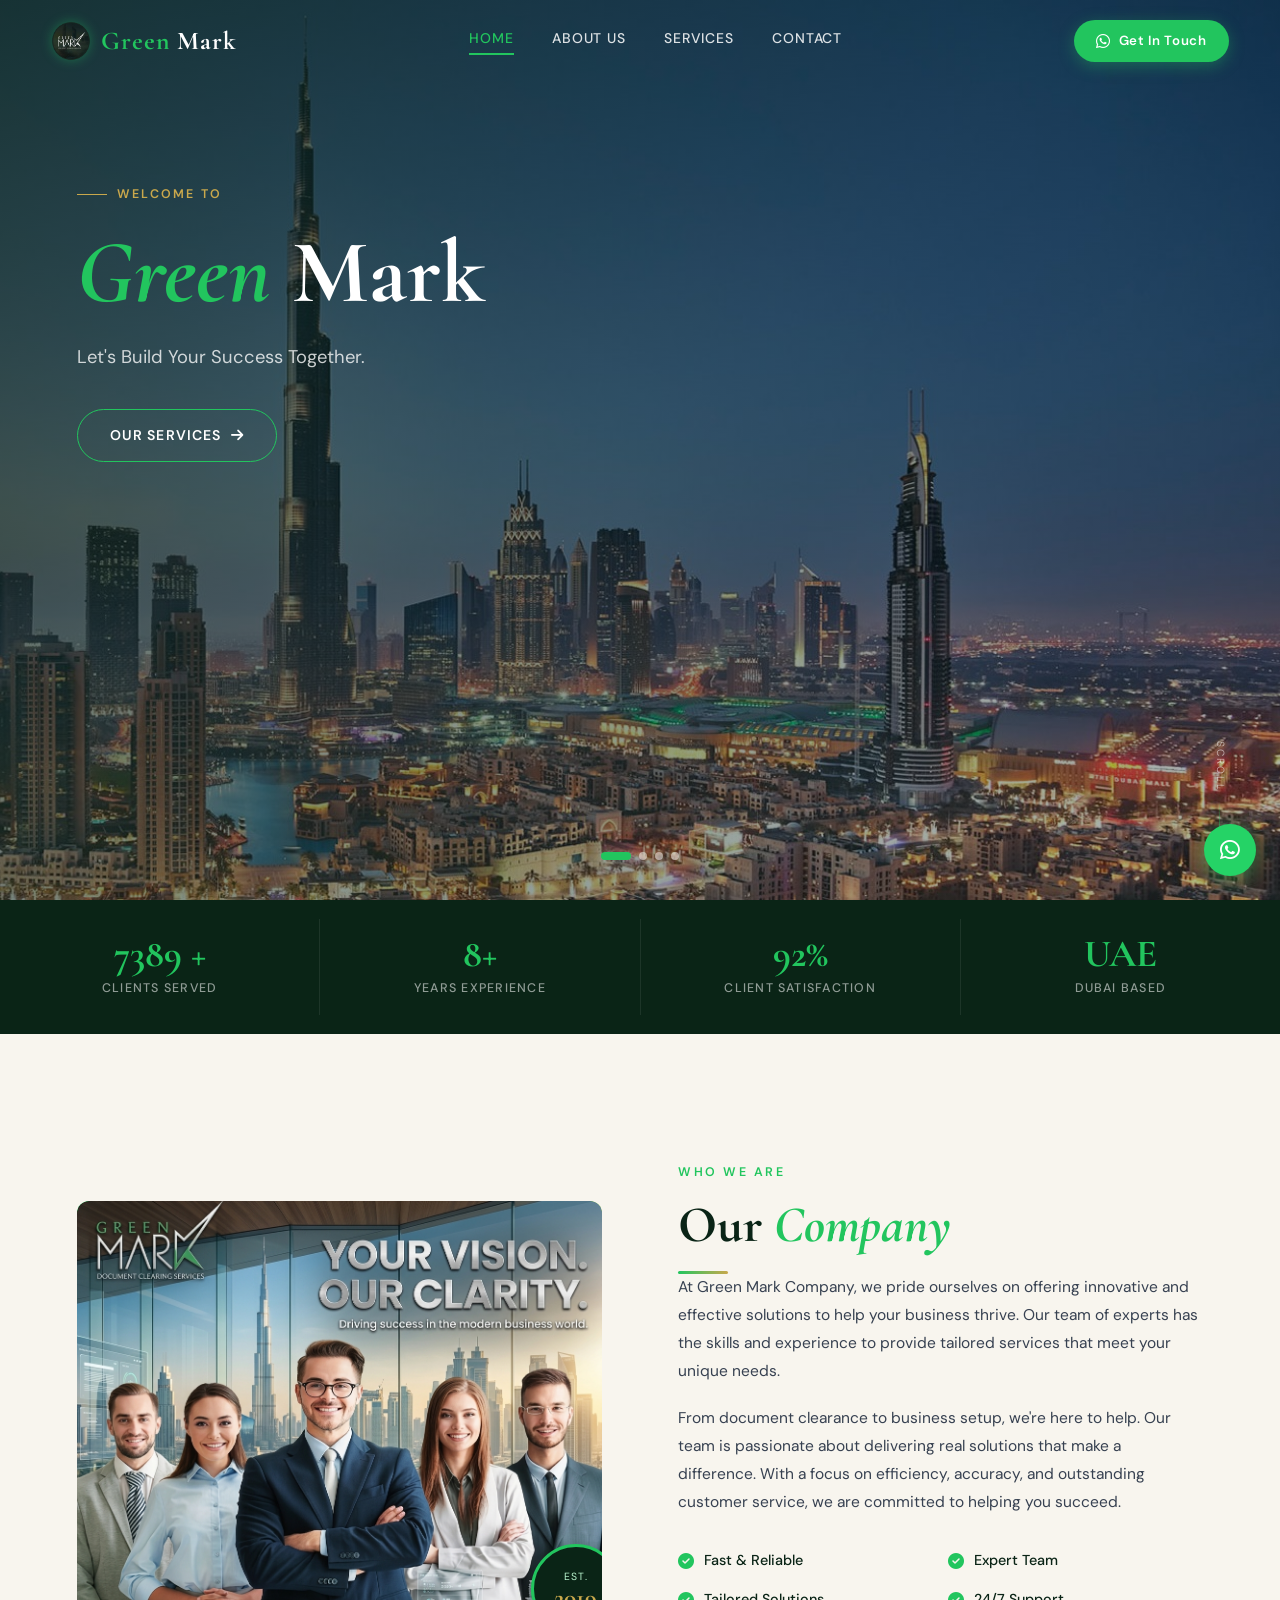
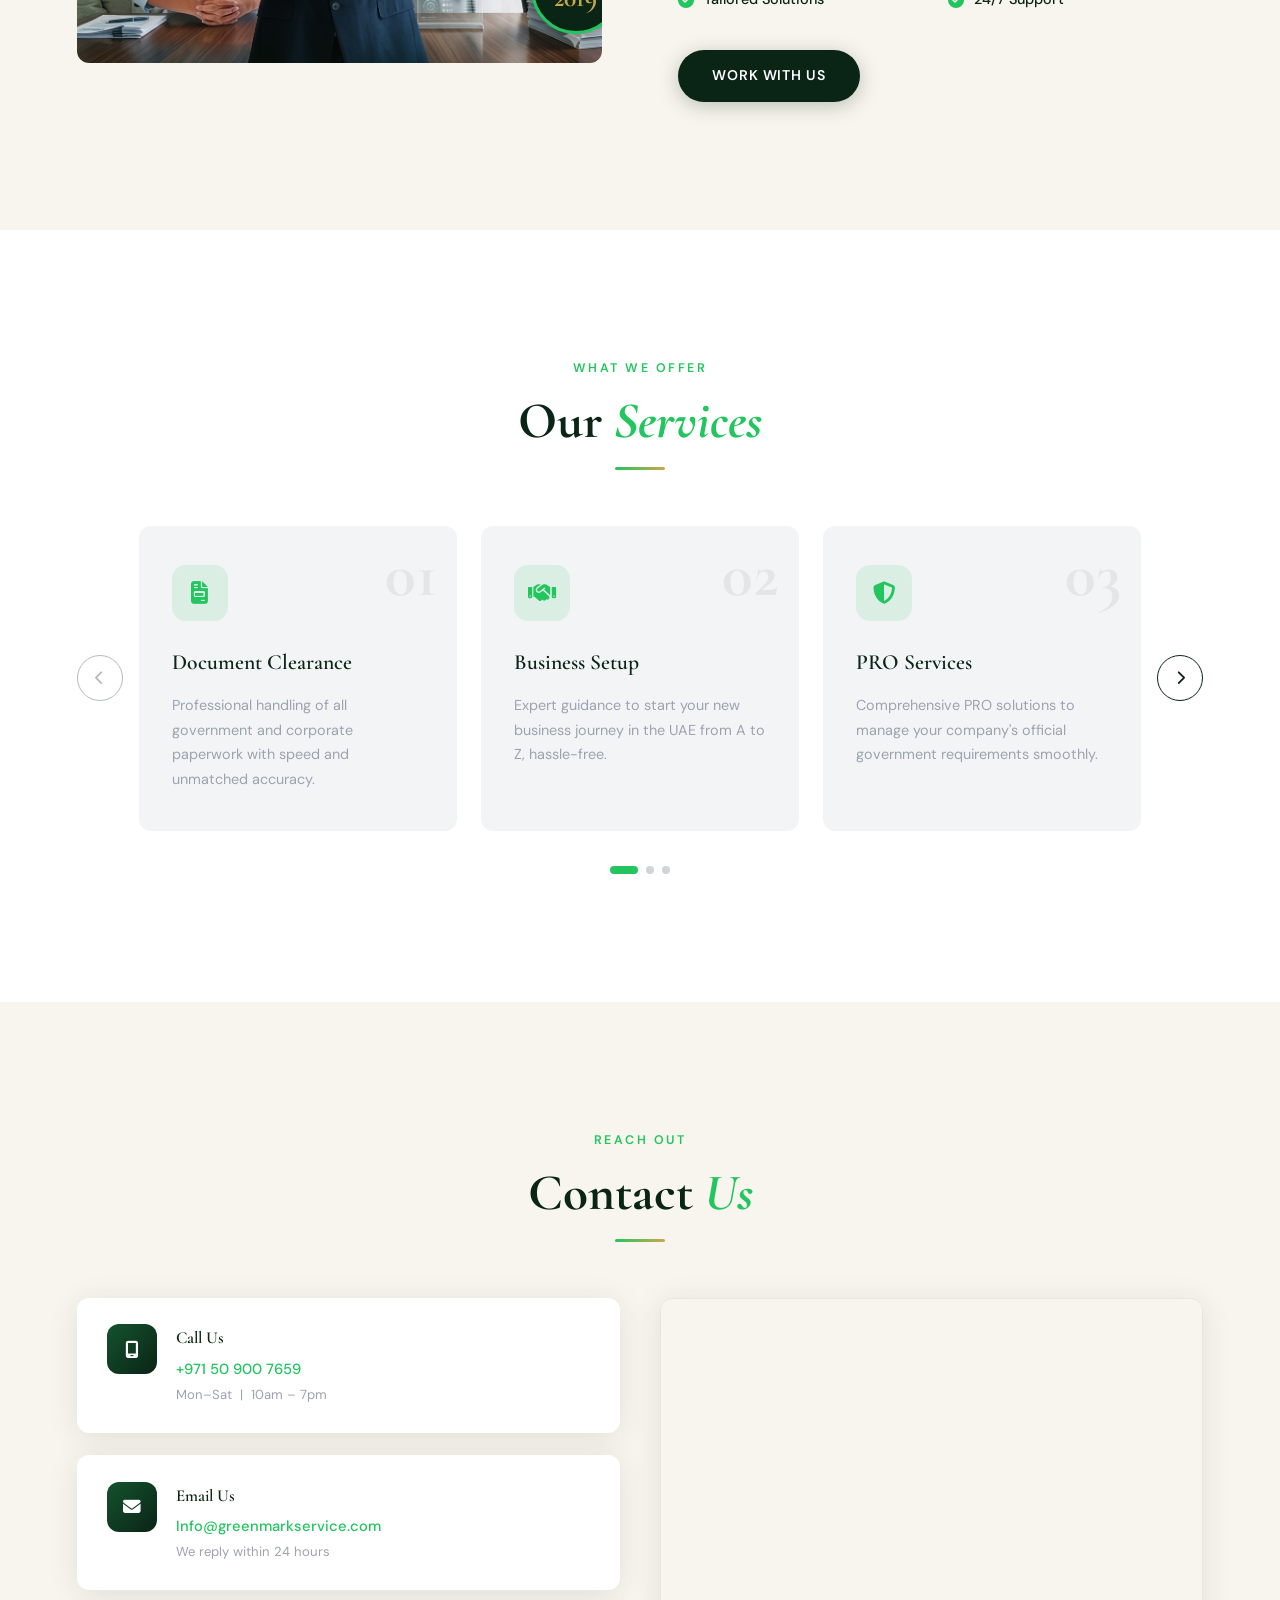
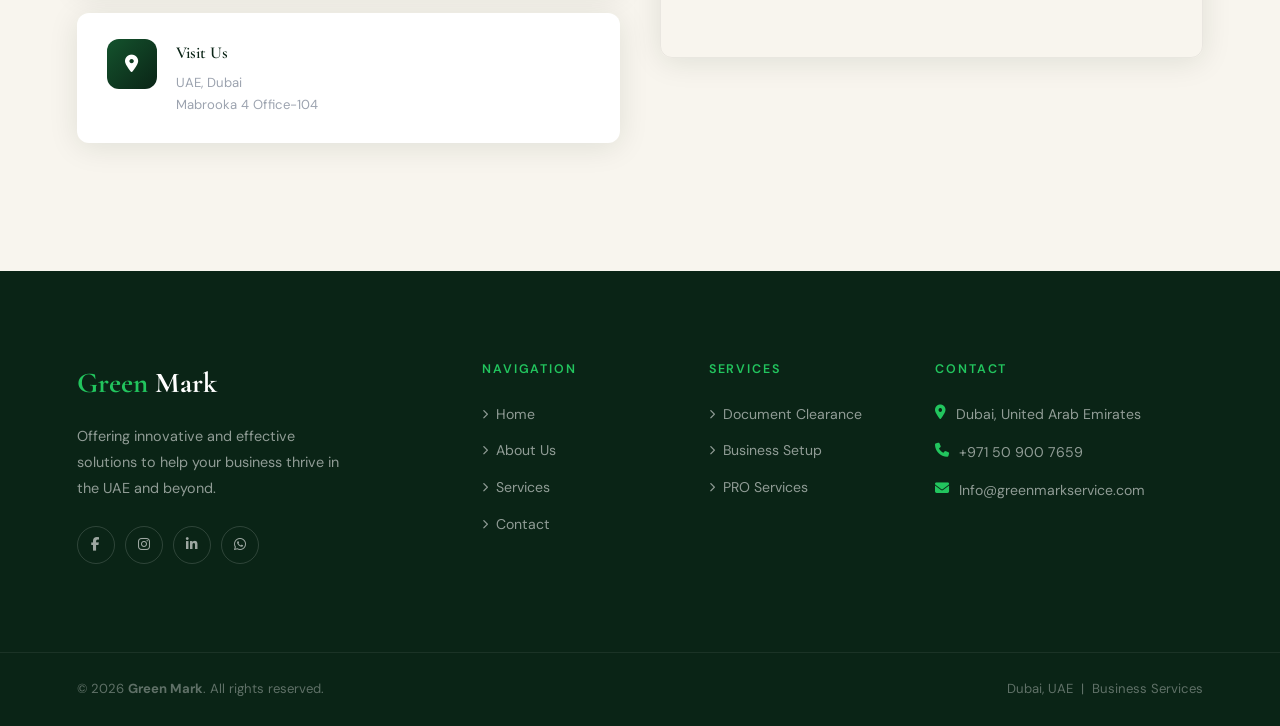
==== index.html @ 6f731770 "Add files via upload" ====
<!DOCTYPE html>
<html lang="en">
<head>
    <meta charset="UTF-8">
    <meta http-equiv="X-UA-Compatible" content="IE=edge">
    <meta name="viewport" content="width=device-width, initial-scale=1.0">
    <link rel="preconnect" href="https://fonts.googleapis.com">
    <link rel="preconnect" href="https://fonts.gstatic.com" crossorigin>
    <link href="https://fonts.googleapis.com/css2?family=Cormorant+Garamond:wght@300;400;600;700&family=DM+Sans:wght@300;400;500;600&display=swap" rel="stylesheet">
    <link rel="stylesheet" href="https://unpkg.com/swiper@8/swiper-bundle.min.css"/>
    <link rel="icon" href="img/green_mark_logo.png">
    <link rel="stylesheet" href="https://cdnjs.cloudflare.com/ajax/libs/font-awesome/6.2.0/css/all.min.css" crossorigin="anonymous" referrerpolicy="no-referrer" />
    <link rel="stylesheet" href="style.css">
    <title>Green Mark</title>
</head>
<body>

  <!-- Preloader -->
  <div id="preloader">
    <div class="preloader-inner">
      <div class="preloader-logo">
        <span class="pre-green">Green</span> <span class="pre-mark">Mark</span>
      </div>
      <div class="preloader-bar"><div class="preloader-fill"></div></div>
    </div>
  </div>

    <!-- Header -->
    <header class="header" id="header">
        <div class="logo-container">        
            <a href="#home" class="logo-link">
              <img src="img/green_mark_logo.png" alt="Green Mark Logo" class="logo-image">
              <span class="logo-text"><span>Green</span> Mark</span>
            </a>
        </div>
        
        <nav class="navbar">
            <a href="#home" class="nav-link">Home</a>
            <a href="#about" class="nav-link">About Us</a>
            <a href="#services" class="nav-link">Services</a>
            <a href="#contact" class="nav-link">Contact</a>
        </nav>

        <a href="https://wa.me/+971509007659" class="header-cta" target="_blank">
          <i class="fa-brands fa-whatsapp"></i> Get In Touch
        </a>

        <button class="hamburger" id="hamburger" aria-label="Toggle menu">
          <span></span><span></span><span></span>
        </button>
    </header>

    <!-- Home / Hero -->
    <section class="home" id="home">
        <div class="swiper home-slid">
            <div class="swiper-wrapper">
                <div class="swiper-slide box">
                    <div class="slide-bg" style="background-image:url('img/hero-carousel/img1.jpg')"></div>
                    <div class="slide-overlay"></div>
                    <div class="content">
                        <div class="slide-tag">Welcome to</div>
                        <h1><em>Green</em> Mark</h1>
                        <p>Let's Build Your Success Together.</p>
                        <a href="#services" class="hero-btn">Our Services <i class="fa-solid fa-arrow-right"></i></a>
                    </div>
                </div>
                <div class="swiper-slide box">
                    <div class="slide-bg" style="background-image:url('img/hero-carousel/img2.jpg')"></div>
                    <div class="slide-overlay"></div>
                    <div class="content">
                        <div class="slide-tag">Excellence in Every Step</div>
                        <h1><em>Vision</em> Meets<br>Expertise</h1>
                        <p>Your vision and our expertise create the future.</p>
                        <a href="#about" class="hero-btn">About Us <i class="fa-solid fa-arrow-right"></i></a>
                    </div>
                </div>
                <div class="swiper-slide box">
                    <div class="slide-bg" style="background-image:url('img/hero-carousel/img3.jpg')"></div>
                    <div class="slide-overlay"></div>
                    <div class="content">
                        <div class="slide-tag">Innovation Driven</div>
                        <h1>Exceptional<br><em>Results</em></h1>
                        <p>Innovative solutions for outstanding outcomes.</p>
                        <a href="#contact" class="hero-btn">Contact Us <i class="fa-solid fa-arrow-right"></i></a>
                    </div>
                </div>
                <div class="swiper-slide box">
                    <div class="slide-bg" style="background-image:url('img/hero-carousel/img4.jpg')"></div>
                    <div class="slide-overlay"></div>
                    <div class="content">
                        <div class="slide-tag">Your Trusted Partner</div>
                        <h1>From First Step<br>to the <em>Top</em></h1>
                        <p>With you every step of the journey.</p>
                        <a href="#services" class="hero-btn">Get Started <i class="fa-solid fa-arrow-right"></i></a>
                    </div>
                </div>
            </div>
            <div class="swiper-pagination"></div>
        </div>

        <!-- Scroll indicator -->
        <div class="scroll-hint">
          <span>Scroll</span>
          <div class="scroll-line"></div>
        </div>
    </section>

    <!-- Stats Bar -->
    <div class="stats-bar">
      <div class="stat-item">
        <span class="stat-num">8000 +</span>
        <span class="stat-label">Clients Served</span>
      </div>
      <div class="stat-divider"></div>
      <div class="stat-item">
        <span class="stat-num">9+</span>
        <span class="stat-label">Years Experience</span>
      </div>
      <div class="stat-divider"></div>
      <div class="stat-item">
        <span class="stat-num">100%</span>
        <span class="stat-label">Client Satisfaction</span>
      </div>
      <div class="stat-divider"></div>
      <div class="stat-item">
        <span class="stat-num">UAE</span>
        <span class="stat-label">Dubai Based</span>
      </div>
    </div>

    <!-- About -->
    <section class="about" id="about">
        <div class="about-inner">
          <div class="about-image-wrap">
              <img src="img/about/1.png" alt="Green Mark Office">
              <div class="about-badge">
                <span>Est.</span>
                <strong>2019</strong>
              </div>
          </div>
          <div class="about-content">
              <span class="section-eyebrow">Who We Are</span>
              <h2 class="section-title">Our <em>Company</em></h2>
              <div class="title-line"></div>
              <p>At Green Mark Company, we pride ourselves on offering innovative and effective solutions to help your business thrive. Our team of experts has the skills and experience to provide tailored services that meet your unique needs.</p>
              <p>From document clearance to business setup, we're here to help. Our team is passionate about delivering real solutions that make a difference. With a focus on efficiency, accuracy, and outstanding customer service, we are committed to helping you succeed.</p>
              <div class="about-features">
                <div class="feature-item">
                  <i class="fa-solid fa-circle-check"></i>
                  <span>Fast & Reliable</span>
                </div>
                <div class="feature-item">
                  <i class="fa-solid fa-circle-check"></i>
                  <span>Expert Team</span>
                </div>
                <div class="feature-item">
                  <i class="fa-solid fa-circle-check"></i>
                  <span>Tailored Solutions</span>
                </div>
                <div class="feature-item">
                  <i class="fa-solid fa-circle-check"></i>
                  <span>24/7 Support</span>
                </div>
              </div>
              <a href="#contact" class="btn-primary">Work With Us</a>
          </div>
        </div>
    </section>

    <!-- Services -->
    <section class="services" id="services">
        <div class="section-header">
          <span class="section-eyebrow">What We Offer</span>
          <h2 class="section-title">Our <em>Services</em></h2>
          <div class="title-line centered"></div>
        </div>

        <div class="services-slider-wrap">
          <!-- Arrow Left -->
          <button class="services-arrow services-arrow-prev" id="servicesPrev" aria-label="Previous">
            <i class="fa-solid fa-chevron-left"></i>
          </button>

          <div class="services-track-outer">
            <div class="services-container" id="servicesTrack">
                <div class="service-card">
                    <div class="card-number">01</div>
                    <div class="card-icon"><i class="fa-solid fa-file-invoice"></i></div>
                    <h3>Document Clearance</h3>
                    <p>Professional handling of all government and corporate paperwork with speed and unmatched accuracy.</p>
                    <div class="card-hover-line"></div>
                </div>
                <div class="service-card">
                    <div class="card-number">02</div>
                    <div class="card-icon"><i class="fa-solid fa-handshake"></i></div>
                    <h3>Business Setup</h3>
                    <p>Expert guidance to start your new business journey in the UAE from A to Z, hassle-free.</p>
                    <div class="card-hover-line"></div>
                </div>
                <div class="service-card">
                    <div class="card-number">03</div>
                    <div class="card-icon"><i class="fa-solid fa-shield-halved"></i></div>
                    <h3>PRO Services</h3>
                    <p>Comprehensive PRO solutions to manage your company's official government requirements smoothly.</p>
                    <div class="card-hover-line"></div>
                </div>
                <div class="service-card">
                    <div class="card-number">03</div>
                    <div class="card-icon"><i class="fa-solid fa-shield-halved"></i></div>
                    <h3>PRO Services 2</h3>
                    <p>Comprehensive PRO solutions to manage your company's official government requirements smoothly.</p>
                    <div class="card-hover-line"></div>
                </div>
                <div class="service-card">
                    <div class="card-number">03</div>
                    <div class="card-icon"><i class="fa-solid fa-shield-halved"></i></div>
                    <h3>PRO Services 3</h3>
                    <p>Comprehensive PRO solutions to manage your company's official government requirements smoothly.</p>
                    <div class="card-hover-line"></div>
                </div>
            </div>
          </div>

          <!-- Arrow Right -->
          <button class="services-arrow services-arrow-next" id="servicesNext" aria-label="Next">
            <i class="fa-solid fa-chevron-right"></i>
          </button>
        </div>

        <!-- Dots -->
        <div class="services-dots" id="servicesDots">
          <span class="services-dot active" data-index="0"></span>
          <span class="services-dot" data-index="1"></span>
          <span class="services-dot" data-index="2"></span>
        </div>
    </section>

    <!-- Contact -->
    <section class="contact" id="contact">
        <div class="section-header">
          <span class="section-eyebrow">Reach Out</span>
          <h2 class="section-title">Contact <em>Us</em></h2>
          <div class="title-line centered"></div>
        </div>

        <div class="contact-grid">
          <div class="contact-info">
            <div class="contact-card">
                <div class="contact-icon"><i class="fa-solid fa-mobile-screen"></i></div>
                <div class="contact-details">
                  <h4>Call Us</h4>
                  <a href="tel:+971509007659">+971 50 900 7659</a>
                  <span>Mon–Sat &nbsp;|&nbsp; 10am – 7pm</span>
                </div>
            </div>
            <div class="contact-card">
                <div class="contact-icon"><i class="fa-solid fa-envelope"></i></div>
                <div class="contact-details">
                  <h4>Email Us</h4>
                  <a href="mailto:Info@greenmarkservice.com">Info@greenmarkservice.com</a>
                  <span>We reply within 24 hours</span>
                </div>
            </div>
            <div class="contact-card">
                <div class="contact-icon"><i class="fa-solid fa-location-dot"></i></div>
                <div class="contact-details">
                  <h4>Visit Us</h4>
                  <span>UAE, Dubai</span>
                  <span>Mabrooka 4  Office-104</span>
                </div>
            </div>
          </div>

          <div class="map-wrap">
            <iframe src="https://www.google.com/maps/embed?pb=!1m14!1m8!1m3!1d3608.209777649747!2d55.3302691!3d25.2635277!3m2!1i1024!2i768!4f13.1!3m3!1m2!1s0x3e5f5d073c80c135%3A0xfd8f4e3edde5637c!2sMabrooka%204!5e0!3m2!1sen!2seg!4v1726339459603!5m2!1sen!2seg" width="100%" height="100%" style="border:0;" allowfullscreen="" loading="lazy"></iframe>
          </div>
        </div>
    </section>

    <!-- Footer -->
    <footer class="footer">
      <div class="footer-top">
        <div class="footer-brand">
            <h3><span>Green</span> Mark</h3>
            <p>Offering innovative and effective solutions to help your business thrive in the UAE and beyond.</p>
            <div class="footer-social">
                <a href="https://www.facebook.com/profile.php?id=100080289038167" aria-label="Facebook"><i class="fa-brands fa-facebook-f"></i></a>
                <a href="https://instagram.com" aria-label="Instagram"><i class="fa-brands fa-instagram"></i></a>
                <a href="https://linkedin.com" aria-label="LinkedIn"><i class="fa-brands fa-linkedin-in"></i></a>
                <a href="https://wa.me/+971509007659" target="_blank" aria-label="WhatsApp"><i class="fa-brands fa-whatsapp"></i></a>
            </div>
        </div>

        <div class="footer-links-col">
          <h4>Navigation</h4>
          <ul>
            <li><a href="#home"><i class="fa-solid fa-chevron-right"></i> Home</a></li>
            <li><a href="#about"><i class="fa-solid fa-chevron-right"></i> About Us</a></li>
            <li><a href="#services"><i class="fa-solid fa-chevron-right"></i> Services</a></li>
            <li><a href="#contact"><i class="fa-solid fa-chevron-right"></i> Contact</a></li>
          </ul>
        </div>

        <div class="footer-links-col">
          <h4>Services</h4>
          <ul>
            <li><a href="#services"><i class="fa-solid fa-chevron-right"></i> Document Clearance</a></li>
            <li><a href="#services"><i class="fa-solid fa-chevron-right"></i> Business Setup</a></li>
            <li><a href="#services"><i class="fa-solid fa-chevron-right"></i> PRO Services</a></li>
          </ul>
        </div>

        <div class="footer-contact-col">
          <h4>Contact</h4>
          <p><i class="fa-solid fa-location-dot"></i> Dubai, United Arab Emirates</p>
          <p><i class="fa-solid fa-phone"></i> <a href="tel:+971509007659">+971 50 900 7659</a></p>
          <p><i class="fa-solid fa-envelope"></i> <a href="mailto:Info@greenmarkservice.com">Info@greenmarkservice.com</a></p>
        </div>
      </div>

      <div class="footer-bottom">
        <p>© 2026 <strong>Green Mark</strong>. All rights reserved.</p>
        <p>Dubai, UAE &nbsp;|&nbsp; Business Services</p>
      </div>
    </footer>

    <!-- Scroll to Top -->
    <button id="scrollTopBtn" onclick="scrollToTop()" aria-label="Scroll to top">
      <i class="fa-solid fa-chevron-up"></i>
    </button>

    <!-- WhatsApp Float -->
    <a href="https://wa.me/+971509007659" class="whatsapp-float" target="_blank" aria-label="WhatsApp">
        <i class="fa-brands fa-whatsapp"></i>
        <span class="tooltip-text">Chat with us!</span>
    </a>
    
    <script src="https://unpkg.com/swiper@8/swiper-bundle.min.js"></script>
    <script src="script.js"></script>
</body>
</html>
---- style.css ----
/* =============================================
   GREEN MARK — Premium Stylesheet
   Luxury Corporate | Dubai Business Services
   ============================================= */

/* ─────────────────────────────────────────────
   CSS VARIABLES
───────────────────────────────────────────── */
:root {
  --green-deep:    #0a2416;
  --green-mid:     #14532d;
  --green-accent:  #22c55e;
  --green-light:   #bbf7d0;
  --gold:          #c9a84c;
  --gold-light:    #f0d990;
  --cream:         #f8f5ee;
  --white:         #ffffff;
  --dark:          #0d0d0d;
  --gray-soft:     #f3f4f6;
  --gray-mid:      #9ca3af;
  --text-body:     #374151;

  --font-display:  'Cormorant Garamond', serif;
  --font-body:     'DM Sans', sans-serif;

  --transition:    0.4s cubic-bezier(0.25, 0.46, 0.45, 0.94);
  --transition-fast: 0.2s ease;
  --shadow-card:   0 4px 30px rgba(10, 36, 22, 0.10);
  --shadow-hover:  0 12px 50px rgba(10, 36, 22, 0.20);
  --radius:        12px;
  --header-h:      82px;
}

/* ─────────────────────────────────────────────
   RESET & BASE
───────────────────────────────────────────── */
*, *::before, *::after {
  box-sizing: border-box;
  margin: 0;
  padding: 0;
}

html {
  scroll-behavior: smooth;
  font-size: 16px;
}

body {
  font-family: var(--font-body);
  color: var(--text-body);
  background: var(--white);
  overflow-x: hidden;
  line-height: 1.7;
}

img { display: block; width: 100%; }
a  { text-decoration: none; color: inherit; }
ul { list-style: none; }

/* ─────────────────────────────────────────────
   PRELOADER
───────────────────────────────────────────── */
#preloader {
  position: fixed;
  inset: 0;
  background: var(--green-deep);
  z-index: 9999;
  display: flex;
  align-items: center;
  justify-content: center;
  transition: opacity 0.6s ease, visibility 0.6s ease;
}

#preloader.hidden {
  opacity: 0;
  visibility: hidden;
}

.preloader-inner { text-align: center; }

.preloader-logo {
  font-family: var(--font-display);
  font-size: clamp(2rem, 5vw, 3.5rem);
  font-weight: 600;
  letter-spacing: 2px;
  margin-bottom: 28px;
}

.pre-green { color: var(--green-accent); }
.pre-mark  { color: var(--gold); }

.preloader-bar {
  width: 200px;
  height: 2px;
  background: rgba(255,255,255,0.15);
  border-radius: 2px;
  overflow: hidden;
  margin: 0 auto;
}

.preloader-fill {
  height: 100%;
  width: 0%;
  background: linear-gradient(90deg, var(--green-accent), var(--gold));
  border-radius: 2px;
  animation: fillBar 1.8s ease forwards;
}

@keyframes fillBar { to { width: 100%; } }

/* ─────────────────────────────────────────────
   HEADER
───────────────────────────────────────────── */
.header {
  position: fixed;
  top: 0; left: 0; right: 0;
  z-index: 1000;
  height: var(--header-h);
  display: flex;
  align-items: center;
  justify-content: space-between;
  padding: 0 clamp(1.5rem, 4vw, 3.5rem);
  background: transparent;
  transition: background var(--transition), backdrop-filter var(--transition), box-shadow var(--transition);
}

.header.scrolled {
  background: rgba(255,255,255,0.92);
  backdrop-filter: blur(18px);
  -webkit-backdrop-filter: blur(18px);
  box-shadow: 0 2px 30px rgba(10,36,22,0.10);
}

.logo-link {
  display: flex;
  align-items: center;
  gap: 10px;
}

.logo-image {
  width: 40px; height: 40px;
  object-fit: contain;
  filter: drop-shadow(0 0 6px rgba(34,197,94,0.4));
  transition: transform var(--transition);
}

.logo-link:hover .logo-image { transform: rotate(-8deg) scale(1.08); }

.logo-text {
  font-family: var(--font-display);
  font-size: 1.6rem;
  font-weight: 700;
  letter-spacing: 1px;
  color: var(--white);
  transition: color var(--transition);
}

.header.scrolled .logo-text { color: var(--green-deep); }
.logo-text span { color: var(--green-accent); }

.navbar { display: flex; gap: 2.4rem; }

.nav-link {
  font-family: var(--font-body);
  font-size: 0.875rem;
  font-weight: 500;
  letter-spacing: 0.06em;
  text-transform: uppercase;
  color: rgba(255,255,255,0.85);
  position: relative;
  padding-bottom: 4px;
  transition: color var(--transition-fast);
}

.header.scrolled .nav-link { color: var(--text-body); }

.nav-link::after {
  content: '';
  position: absolute;
  bottom: 0; left: 0;
  width: 0; height: 1.5px;
  background: var(--green-accent);
  transition: width var(--transition);
}

.nav-link:hover { color: var(--green-accent) !important; }
.nav-link:hover::after { width: 100%; }

.header-cta {
  display: flex;
  align-items: center;
  gap: 8px;
  background: var(--green-accent);
  color: var(--white);
  font-size: 0.83rem;
  font-weight: 600;
  letter-spacing: 0.05em;
  padding: 10px 22px;
  border-radius: 50px;
  transition: background var(--transition), transform var(--transition), box-shadow var(--transition);
  box-shadow: 0 4px 16px rgba(34,197,94,0.35);
}

.header-cta:hover {
  background: var(--green-mid);
  transform: translateY(-2px);
  box-shadow: 0 8px 28px rgba(34,197,94,0.4);
}

.header-cta i { font-size: 1rem; }

.hamburger {
  display: none;
  flex-direction: column;
  gap: 5px;
  background: none;
  border: none;
  cursor: pointer;
  padding: 6px;
  z-index: 1010;
}

.hamburger span {
  display: block;
  width: 26px; height: 2px;
  background: var(--white);
  border-radius: 2px;
  transition: transform 0.35s ease, opacity 0.3s ease, background var(--transition);
}

.header.scrolled .hamburger span { background: var(--green-deep); }
.hamburger.active span:nth-child(1) { transform: translateY(7px) rotate(45deg); }
.hamburger.active span:nth-child(2) { opacity: 0; }
.hamburger.active span:nth-child(3) { transform: translateY(-7px) rotate(-45deg); }

/* Mobile Nav */
.mobile-nav {
  display: none;
  position: fixed;
  top: var(--header-h);
  left: 0; right: 0;
  background: rgba(255,255,255,0.97);
  backdrop-filter: blur(18px);
  padding: 2rem clamp(1.5rem, 5vw, 3rem);
  z-index: 999;
  flex-direction: column;
  gap: 1.4rem;
  box-shadow: 0 8px 30px rgba(0,0,0,0.10);
  transform: translateY(-10px);
  opacity: 0;
  pointer-events: none;
  transition: transform 0.35s ease, opacity 0.3s ease;
}

.mobile-nav.open { transform: translateY(0); opacity: 1; pointer-events: all; }

.mobile-nav a {
  font-size: 1.05rem;
  font-weight: 500;
  color: var(--green-deep);
  border-bottom: 1px solid var(--gray-soft);
  padding-bottom: 1rem;
  transition: color var(--transition-fast);
}

.mobile-nav a:last-child { border-bottom: none; }
.mobile-nav a:hover { color: var(--green-accent); }

/* ─────────────────────────────────────────────
   HERO
───────────────────────────────────────────── */
.home {
  position: relative;
  height: 100dvh;
  min-height: 600px;
  overflow: hidden;
}

.home-slid { height: 100%; }

.swiper-slide.box { position: relative; overflow: hidden; }

.slide-bg {
  position: absolute;
  inset: 0;
  background-size: cover;
  background-position: center;
  transform: scale(1.08);
  transition: transform 7s ease;
}

.swiper-slide-active .slide-bg { transform: scale(1); }

.slide-overlay {
  position: absolute;
  inset: 0;
  background: linear-gradient(
    135deg,
    rgba(10,36,22,0.82) 0%,
    rgba(10,36,22,0.50) 50%,
    rgba(10,36,22,0.30) 100%
  );
}

.content {
  position: relative;
  z-index: 2;
  max-width: 680px;
  padding: clamp(6rem, 15vw, 11rem) clamp(1.5rem, 6vw, 5rem);
}

.slide-tag {
  display: inline-flex;
  align-items: center;
  gap: 10px;
  font-size: 0.78rem;
  font-weight: 600;
  letter-spacing: 0.18em;
  text-transform: uppercase;
  color: var(--gold);
  margin-bottom: 1.2rem;
  opacity: 0;
  transform: translateY(20px);
  transition: opacity 0.7s ease 0.2s, transform 0.7s ease 0.2s;
}

.slide-tag::before {
  content: '';
  display: inline-block;
  width: 30px; height: 1px;
  background: var(--gold);
}

.swiper-slide-active .slide-tag { opacity: 1; transform: translateY(0); }

.content h1 {
  font-family: var(--font-display);
  font-size: clamp(2.8rem, 7vw, 5.8rem);
  font-weight: 700;
  line-height: 1.1;
  color: var(--white);
  margin-bottom: 1.2rem;
  opacity: 0;
  transform: translateY(30px);
  transition: opacity 0.8s ease 0.4s, transform 0.8s ease 0.4s;
}

.swiper-slide-active .content h1 { opacity: 1; transform: translateY(0); }
.content h1 em { font-style: italic; color: var(--green-accent); }

.content p {
  font-size: clamp(0.95rem, 1.5vw, 1.15rem);
  color: rgba(255,255,255,0.78);
  max-width: 480px;
  margin-bottom: 2.2rem;
  opacity: 0;
  transform: translateY(20px);
  transition: opacity 0.7s ease 0.6s, transform 0.7s ease 0.6s;
}

.swiper-slide-active .content p { opacity: 1; transform: translateY(0); }

.hero-btn {
  display: inline-flex;
  align-items: center;
  gap: 10px;
  background: transparent;
  border: 1.5px solid var(--green-accent);
  color: var(--white);
  font-size: 0.88rem;
  font-weight: 600;
  letter-spacing: 0.08em;
  text-transform: uppercase;
  padding: 14px 32px;
  border-radius: 50px;
  position: relative;
  overflow: hidden;
  opacity: 0;
  transform: translateY(20px);
  transition: opacity 0.7s ease 0.8s, transform 0.7s ease 0.8s;
}

.swiper-slide-active .hero-btn {
  opacity: 1;
  transform: translateY(0);
  transition: opacity 0.7s ease 0.8s, transform 0.7s ease 0.8s, color 0.35s, box-shadow 0.35s;
}

.hero-btn::before {
  content: '';
  position: absolute;
  inset: 0;
  background: var(--green-accent);
  transform: translateX(-101%);
  transition: transform 0.4s cubic-bezier(0.65,0,0.35,1);
  z-index: -1;
}

.hero-btn:hover::before { transform: translateX(0); }
.hero-btn:hover { box-shadow: 0 8px 30px rgba(34,197,94,0.4); }
.hero-btn i { transition: transform var(--transition); }
.hero-btn:hover i { transform: translateX(5px); }

/* Swiper */
.swiper-pagination { bottom: 2rem !important; }

.swiper-pagination-bullet {
  width: 8px; height: 8px;
  background: rgba(255,255,255,0.5);
  opacity: 1;
  transition: width var(--transition), background var(--transition);
  border-radius: 4px;
}

.swiper-pagination-bullet-active {
  width: 30px;
  background: var(--green-accent);
}

.scroll-hint {
  position: absolute;
  bottom: 2.5rem;
  right: clamp(1.5rem, 4vw, 3.5rem);
  z-index: 5;
  display: flex;
  flex-direction: column;
  align-items: center;
  gap: 8px;
}

.scroll-hint span {
  font-size: 0.65rem;
  letter-spacing: 0.2em;
  text-transform: uppercase;
  color: rgba(255,255,255,0.55);
  writing-mode: vertical-lr;
}

.scroll-line {
  width: 1px; height: 60px;
  background: linear-gradient(to bottom, transparent, var(--green-accent));
  animation: scrollPulse 2s ease infinite;
}

@keyframes scrollPulse {
  0%, 100% { transform: scaleY(1); opacity: 0.7; }
  50% { transform: scaleY(0.5); opacity: 0.3; }
}

/* ─────────────────────────────────────────────
   STATS BAR
───────────────────────────────────────────── */
.stats-bar {
  display: flex;
  align-items: stretch;
  justify-content: center;
  background: var(--green-deep);
  overflow: hidden;
}

.stat-item {
  display: flex;
  flex-direction: column;
  align-items: center;
  justify-content: center;
  gap: 4px;
  padding: 2.2rem 3rem;
  flex: 1;
  transition: background var(--transition);
}

.stat-item:hover { background: rgba(34,197,94,0.10); }

.stat-num {
  font-family: var(--font-display);
  font-size: clamp(1.8rem, 3vw, 2.6rem);
  font-weight: 700;
  color: var(--green-accent);
  line-height: 1;
}

.stat-label {
  font-size: 0.78rem;
  font-weight: 500;
  letter-spacing: 0.1em;
  text-transform: uppercase;
  color: rgba(255,255,255,0.55);
}

.stat-divider {
  width: 1px;
  background: rgba(255,255,255,0.08);
  align-self: stretch;
  margin: 1.2rem 0;
}

/* ─────────────────────────────────────────────
   SHARED SECTION STYLES
───────────────────────────────────────────── */
.section-eyebrow {
  display: block;
  font-size: 0.78rem;
  font-weight: 600;
  letter-spacing: 0.2em;
  text-transform: uppercase;
  color: var(--green-accent);
  margin-bottom: 0.8rem;
}

.section-title {
  font-family: var(--font-display);
  font-size: clamp(2rem, 4vw, 3.2rem);
  font-weight: 700;
  color: var(--green-deep);
  line-height: 1.15;
}

.section-title em { font-style: italic; color: var(--green-accent); }

.title-line {
  width: 50px; height: 3px;
  background: linear-gradient(90deg, var(--green-accent), var(--gold));
  border-radius: 2px;
  margin-top: 1rem;
}

.title-line.centered { margin: 1rem auto 0; }
.section-header { text-align: center; margin-bottom: 3.5rem; }

/* ─────────────────────────────────────────────
   ABOUT
───────────────────────────────────────────── */
.about {
  padding: clamp(5rem, 10vw, 9rem) clamp(1.5rem, 6vw, 5rem);
  background: var(--cream);
}

.about-inner {
  display: grid;
  grid-template-columns: 1fr 1fr;
  gap: clamp(3rem, 6vw, 6rem);
  align-items: center;
  max-width: 1200px;
  margin: 0 auto;
}

.about-image-wrap {
  position: relative;
  border-radius: var(--radius);
  overflow: hidden;
}

.about-image-wrap::before {
  content: '';
  position: absolute;
  inset: -3px;
  background: linear-gradient(135deg, var(--green-accent), var(--gold));
  border-radius: calc(var(--radius) + 3px);
  z-index: -1;
}

.about-image-wrap img {
  border-radius: var(--radius);
  width: 100%;
  height: auto;
  object-fit: contain;
  transition: transform 0.8s ease;
}

.about-image-wrap:hover img { transform: scale(1.04); }

.about-badge {
  position: absolute;
  bottom: 1.8rem; right: -1.2rem;
  background: var(--green-deep);
  color: var(--white);
  width: 90px; height: 90px;
  border-radius: 50%;
  display: flex;
  flex-direction: column;
  align-items: center;
  justify-content: center;
  box-shadow: 0 4px 20px rgba(10,36,22,0.4);
  border: 3px solid var(--green-accent);
}

.about-badge span {
  font-size: 0.65rem;
  letter-spacing: 0.12em;
  text-transform: uppercase;
  color: var(--green-light);
}

.about-badge strong {
  font-family: var(--font-display);
  font-size: 1.6rem;
  font-weight: 700;
  color: var(--gold);
  line-height: 1;
}

.about-content p {
  color: var(--text-body);
  font-size: 0.97rem;
  line-height: 1.8;
  margin-bottom: 1.2rem;
}

.about-features {
  display: grid;
  grid-template-columns: 1fr 1fr;
  gap: 0.9rem;
  margin: 2rem 0 2.4rem;
}

.feature-item {
  display: flex;
  align-items: center;
  gap: 10px;
  font-size: 0.9rem;
  font-weight: 500;
  color: var(--green-deep);
}

.feature-item i { color: var(--green-accent); font-size: 1rem; flex-shrink: 0; }

.btn-primary {
  display: inline-flex;
  align-items: center;
  gap: 10px;
  background: var(--green-deep);
  color: var(--white);
  font-size: 0.88rem;
  font-weight: 600;
  letter-spacing: 0.06em;
  text-transform: uppercase;
  padding: 14px 34px;
  border-radius: 50px;
  position: relative;
  overflow: hidden;
  transition: transform var(--transition), box-shadow var(--transition);
  box-shadow: 0 4px 20px rgba(10,36,22,0.25);
}

.btn-primary::after {
  content: '';
  position: absolute;
  inset: 0;
  background: var(--green-accent);
  transform: translateX(-101%);
  transition: transform 0.4s cubic-bezier(0.65,0,0.35,1);
  z-index: 0;
}

.btn-primary span { position: relative; z-index: 1; }
.btn-primary:hover::after { transform: translateX(0); }
.btn-primary:hover { transform: translateY(-3px); box-shadow: 0 10px 35px rgba(34,197,94,0.35); }

/* ─────────────────────────────────────────────
   SERVICES
───────────────────────────────────────────── */
.services {
  padding: clamp(5rem, 10vw, 9rem) 0;
  background: var(--white);
  overflow: hidden;
}

.services .section-header { padding: 0 clamp(1.5rem, 6vw, 5rem); }

.services-slider-wrap {
  position: relative;
  display: flex;
  align-items: center;
  gap: 1rem;
  padding: 0 clamp(1.5rem, 6vw, 5rem);
}

.services-track-outer { overflow: hidden; flex: 1; }

.services-container {
  display: flex;
  gap: 1.5rem;
  transition: transform 0.55s cubic-bezier(0.25, 0.46, 0.45, 0.94);
}

.service-card {
  flex: 0 0 calc((100% - 3rem) / 3);
  min-width: 0;
  background: var(--gray-soft);
  border-radius: var(--radius);
  padding: 2.4rem 2rem;
  position: relative;
  overflow: hidden;
  cursor: default;
  transition: transform var(--transition), box-shadow var(--transition), background var(--transition);
  border: 1px solid transparent;
}

.service-card::before {
  content: '';
  position: absolute;
  inset: 0;
  background: linear-gradient(135deg, var(--green-deep) 0%, var(--green-mid) 100%);
  opacity: 0;
  transition: opacity var(--transition);
}

.service-card:hover {
  transform: translateY(-8px);
  box-shadow: var(--shadow-hover);
  border-color: var(--green-accent);
}

.service-card:hover::before { opacity: 1; }

.card-number {
  font-family: var(--font-display);
  font-size: 4rem;
  font-weight: 700;
  color: rgba(0,0,0,0.06);
  position: absolute;
  top: 1rem; right: 1.2rem;
  line-height: 1;
  transition: color var(--transition);
  z-index: 0;
}

.service-card:hover .card-number { color: rgba(255,255,255,0.07); }

.card-icon {
  position: relative;
  z-index: 1;
  width: 56px; height: 56px;
  background: rgba(34,197,94,0.12);
  border-radius: 14px;
  display: flex;
  align-items: center;
  justify-content: center;
  margin-bottom: 1.4rem;
  transition: background var(--transition), transform var(--transition);
}

.card-icon i {
  font-size: 1.4rem;
  color: var(--green-accent);
  transition: color var(--transition);
}

.service-card:hover .card-icon { background: rgba(255,255,255,0.15); transform: scale(1.1); }
.service-card:hover .card-icon i { color: var(--white); }

.service-card h3 {
  position: relative;
  z-index: 1;
  font-family: var(--font-display);
  font-size: 1.35rem;
  font-weight: 600;
  color: var(--green-deep);
  margin-bottom: 0.8rem;
  transition: color var(--transition);
}

.service-card:hover h3 { color: var(--white); }

.service-card p {
  position: relative;
  z-index: 1;
  font-size: 0.9rem;
  line-height: 1.7;
  color: var(--gray-mid);
  transition: color var(--transition);
}

.service-card:hover p { color: rgba(255,255,255,0.75); }

.card-hover-line {
  position: absolute;
  bottom: 0; left: 0;
  width: 0; height: 3px;
  background: var(--green-accent);
  transition: width 0.4s ease;
  z-index: 2;
}

.service-card:hover .card-hover-line { width: 100%; }

.services-arrow {
  flex-shrink: 0;
  width: 46px; height: 46px;
  border-radius: 50%;
  border: 1.5px solid var(--green-deep);
  background: transparent;
  color: var(--green-deep);
  font-size: 0.9rem;
  cursor: pointer;
  transition: background var(--transition), color var(--transition), transform var(--transition);
  display: flex;
  align-items: center;
  justify-content: center;
}

.services-arrow:hover { background: var(--green-deep); color: var(--white); transform: scale(1.1); }
.services-arrow:disabled { opacity: 0.3; cursor: not-allowed; transform: none; }

.services-dots { display: flex; justify-content: center; gap: 8px; margin-top: 2.2rem; }

.services-dot {
  width: 8px; height: 8px;
  background: #d1d5db;
  border-radius: 50%;
  cursor: pointer;
  transition: width var(--transition), background var(--transition), border-radius var(--transition);
}

.services-dot.active { width: 28px; background: var(--green-accent); border-radius: 4px; }

/* ─────────────────────────────────────────────
   CONTACT
───────────────────────────────────────────── */
.contact {
  padding: clamp(5rem, 10vw, 9rem) clamp(1.5rem, 6vw, 5rem);
  background: var(--cream);
}

.contact-grid {
  display: grid;
  grid-template-columns: 1fr 1fr;
  gap: 2.5rem;
  max-width: 1200px;
  margin: 0 auto;
  align-items: start;
}

.contact-info { display: flex; flex-direction: column; gap: 1.4rem; }

.contact-card {
  display: flex;
  align-items: flex-start;
  gap: 1.2rem;
  background: var(--white);
  border-radius: var(--radius);
  padding: 1.6rem 1.8rem;
  box-shadow: var(--shadow-card);
  border: 1px solid transparent;
  transition: border-color var(--transition), transform var(--transition), box-shadow var(--transition);
}

.contact-card:hover {
  border-color: var(--green-accent);
  transform: translateX(6px);
  box-shadow: var(--shadow-hover);
}

.contact-icon {
  width: 50px; height: 50px;
  flex-shrink: 0;
  background: linear-gradient(135deg, var(--green-mid), var(--green-deep));
  border-radius: 12px;
  display: flex;
  align-items: center;
  justify-content: center;
  font-size: 1.1rem;
  color: var(--white);
}

.contact-details h4 {
  font-family: var(--font-display);
  font-size: 1.05rem;
  font-weight: 600;
  color: var(--green-deep);
  margin-bottom: 4px;
}

.contact-details a {
  display: block;
  font-size: 0.92rem;
  color: var(--green-accent);
  font-weight: 500;
  margin-bottom: 2px;
  transition: color var(--transition-fast);
}

.contact-details a:hover { color: var(--green-mid); }

.contact-details span {
  display: block;
  font-size: 0.82rem;
  color: var(--gray-mid);
}

.map-wrap {
  border-radius: var(--radius);
  overflow: hidden;
  height: 360px;
  box-shadow: var(--shadow-card);
  border: 1px solid rgba(0,0,0,0.06);
}

.map-wrap iframe { height: 100%; }

/* ─────────────────────────────────────────────
   FOOTER
───────────────────────────────────────────── */
.footer { background: var(--green-deep); color: var(--white); }

.footer-top {
  display: grid;
  grid-template-columns: 2fr 1fr 1fr 1.5fr;
  gap: 3rem;
  padding: clamp(3.5rem, 7vw, 5.5rem) clamp(1.5rem, 6vw, 5rem);
  border-bottom: 1px solid rgba(255,255,255,0.07);
}

.footer-brand h3 {
  font-family: var(--font-display);
  font-size: 1.8rem;
  font-weight: 700;
  margin-bottom: 1rem;
}

.footer-brand h3 span { color: var(--green-accent); }

.footer-brand p {
  font-size: 0.9rem;
  color: rgba(255,255,255,0.55);
  line-height: 1.8;
  max-width: 280px;
  margin-bottom: 1.5rem;
}

.footer-social { display: flex; gap: 10px; }

.footer-social a {
  width: 38px; height: 38px;
  border-radius: 50%;
  border: 1px solid rgba(255,255,255,0.15);
  display: flex;
  align-items: center;
  justify-content: center;
  font-size: 0.85rem;
  color: rgba(255,255,255,0.6);
  transition: background var(--transition), color var(--transition), border-color var(--transition), transform var(--transition);
}

.footer-social a:hover {
  background: var(--green-accent);
  border-color: var(--green-accent);
  color: var(--white);
  transform: translateY(-3px);
}

.footer-links-col h4,
.footer-contact-col h4 {
  font-size: 0.78rem;
  font-weight: 600;
  letter-spacing: 0.15em;
  text-transform: uppercase;
  color: var(--green-accent);
  margin-bottom: 1.4rem;
}

.footer-links-col ul { display: flex; flex-direction: column; gap: 0.8rem; }

.footer-links-col a {
  font-size: 0.88rem;
  color: rgba(255,255,255,0.55);
  display: flex;
  align-items: center;
  gap: 8px;
  transition: color var(--transition-fast), gap var(--transition);
}

.footer-links-col a i { font-size: 0.6rem; }
.footer-links-col a:hover { color: var(--white); gap: 12px; }

.footer-contact-col p {
  display: flex;
  align-items: flex-start;
  gap: 10px;
  font-size: 0.88rem;
  color: rgba(255,255,255,0.55);
  margin-bottom: 0.9rem;
}

.footer-contact-col p i { color: var(--green-accent); margin-top: 2px; flex-shrink: 0; }
.footer-contact-col a { color: rgba(255,255,255,0.55); transition: color var(--transition-fast); }
.footer-contact-col a:hover { color: var(--white); }

.footer-bottom {
  display: flex;
  align-items: center;
  justify-content: space-between;
  padding: 1.6rem clamp(1.5rem, 6vw, 5rem);
  font-size: 0.82rem;
  color: rgba(255,255,255,0.35);
  gap: 1rem;
  flex-wrap: wrap;
}

/* ─────────────────────────────────────────────
   SCROLL TO TOP
───────────────────────────────────────────── */
#scrollTopBtn {
  position: fixed;
  bottom: 6rem; right: 1.5rem;
  width: 44px; height: 44px;
  background: var(--green-deep);
  color: var(--white);
  border: none;
  border-radius: 50%;
  font-size: 0.9rem;
  cursor: pointer;
  box-shadow: 0 4px 20px rgba(0,0,0,0.25);
  display: flex;
  align-items: center;
  justify-content: center;
  opacity: 0;
  visibility: hidden;
  transform: translateY(15px);
  transition: opacity var(--transition), visibility var(--transition), transform var(--transition), background var(--transition);
  z-index: 800;
}

#scrollTopBtn.visible { opacity: 1; visibility: visible; transform: translateY(0); }
#scrollTopBtn:hover { background: var(--green-accent); }

/* ─────────────────────────────────────────────
   WHATSAPP FLOAT
───────────────────────────────────────────── */
.whatsapp-float {
  position: fixed;
  bottom: 1.5rem; right: 1.5rem;
  z-index: 800;
  width: 52px; height: 52px;
  background: #25d366;
  border-radius: 50%;
  display: flex;
  align-items: center;
  justify-content: center;
  font-size: 1.4rem;
  color: var(--white);
  box-shadow: 0 4px 20px rgba(37,211,102,0.45);
  transition: transform var(--transition), box-shadow var(--transition);
}

.whatsapp-float:hover { transform: scale(1.12); box-shadow: 0 8px 30px rgba(37,211,102,0.6); }

.tooltip-text {
  position: absolute;
  right: calc(100% + 12px);
  background: var(--green-deep);
  color: var(--white);
  font-size: 0.78rem;
  font-weight: 500;
  white-space: nowrap;
  padding: 6px 14px;
  border-radius: 6px;
  opacity: 0;
  pointer-events: none;
  transition: opacity var(--transition);
}

.tooltip-text::after {
  content: '';
  position: absolute;
  left: 100%; top: 50%;
  transform: translateY(-50%);
  border: 6px solid transparent;
  border-left-color: var(--green-deep);
}

.whatsapp-float:hover .tooltip-text { opacity: 1; }

/* ─────────────────────────────────────────────
   REVEAL ANIMATIONS
───────────────────────────────────────────── */
.reveal {
  opacity: 0;
  transform: translateY(40px);
  transition: opacity 0.7s ease, transform 0.7s ease;
}

.reveal.visible { opacity: 1; transform: translateY(0); }
.reveal-delay-1 { transition-delay: 0.1s; }
.reveal-delay-2 { transition-delay: 0.2s; }
.reveal-delay-3 { transition-delay: 0.3s; }
.reveal-delay-4 { transition-delay: 0.4s; }

/* ─────────────────────────────────────────────
   RESPONSIVE
───────────────────────────────────────────── */
@media (max-width: 1100px) {
  .footer-top { grid-template-columns: 1fr 1fr; }
  .service-card { flex: 0 0 calc((100% - 1.5rem) / 2); }
}

@media (max-width: 900px) {
  .about-inner { grid-template-columns: 1fr; }
  .about-image-wrap { max-width: 480px; }
  .contact-grid { grid-template-columns: 1fr; }
  .map-wrap { height: 300px; }
}

@media (max-width: 768px) {
  .navbar, .header-cta { display: none; }
  .hamburger { display: flex; }
  .mobile-nav { display: flex; }
  .stat-item { padding: 1.5rem 1.2rem; }
  .stat-divider { margin: 0.8rem 0; }
  .services-slider-wrap { padding: 0 1rem; }
  .service-card { flex: 0 0 100%; }
  .footer-top { grid-template-columns: 1fr; gap: 2rem; }
  .footer-bottom { justify-content: center; text-align: center; }
  .about-badge { right: 0.5rem; }
}

@media (max-width: 540px) {
  .stats-bar { flex-wrap: wrap; }
  .stat-item { flex: 0 0 45%; padding: 1.2rem 0.8rem; }
  .stat-divider { display: none; }
  .about-features { grid-template-columns: 1fr; }
  .scroll-hint { display: none; }
}
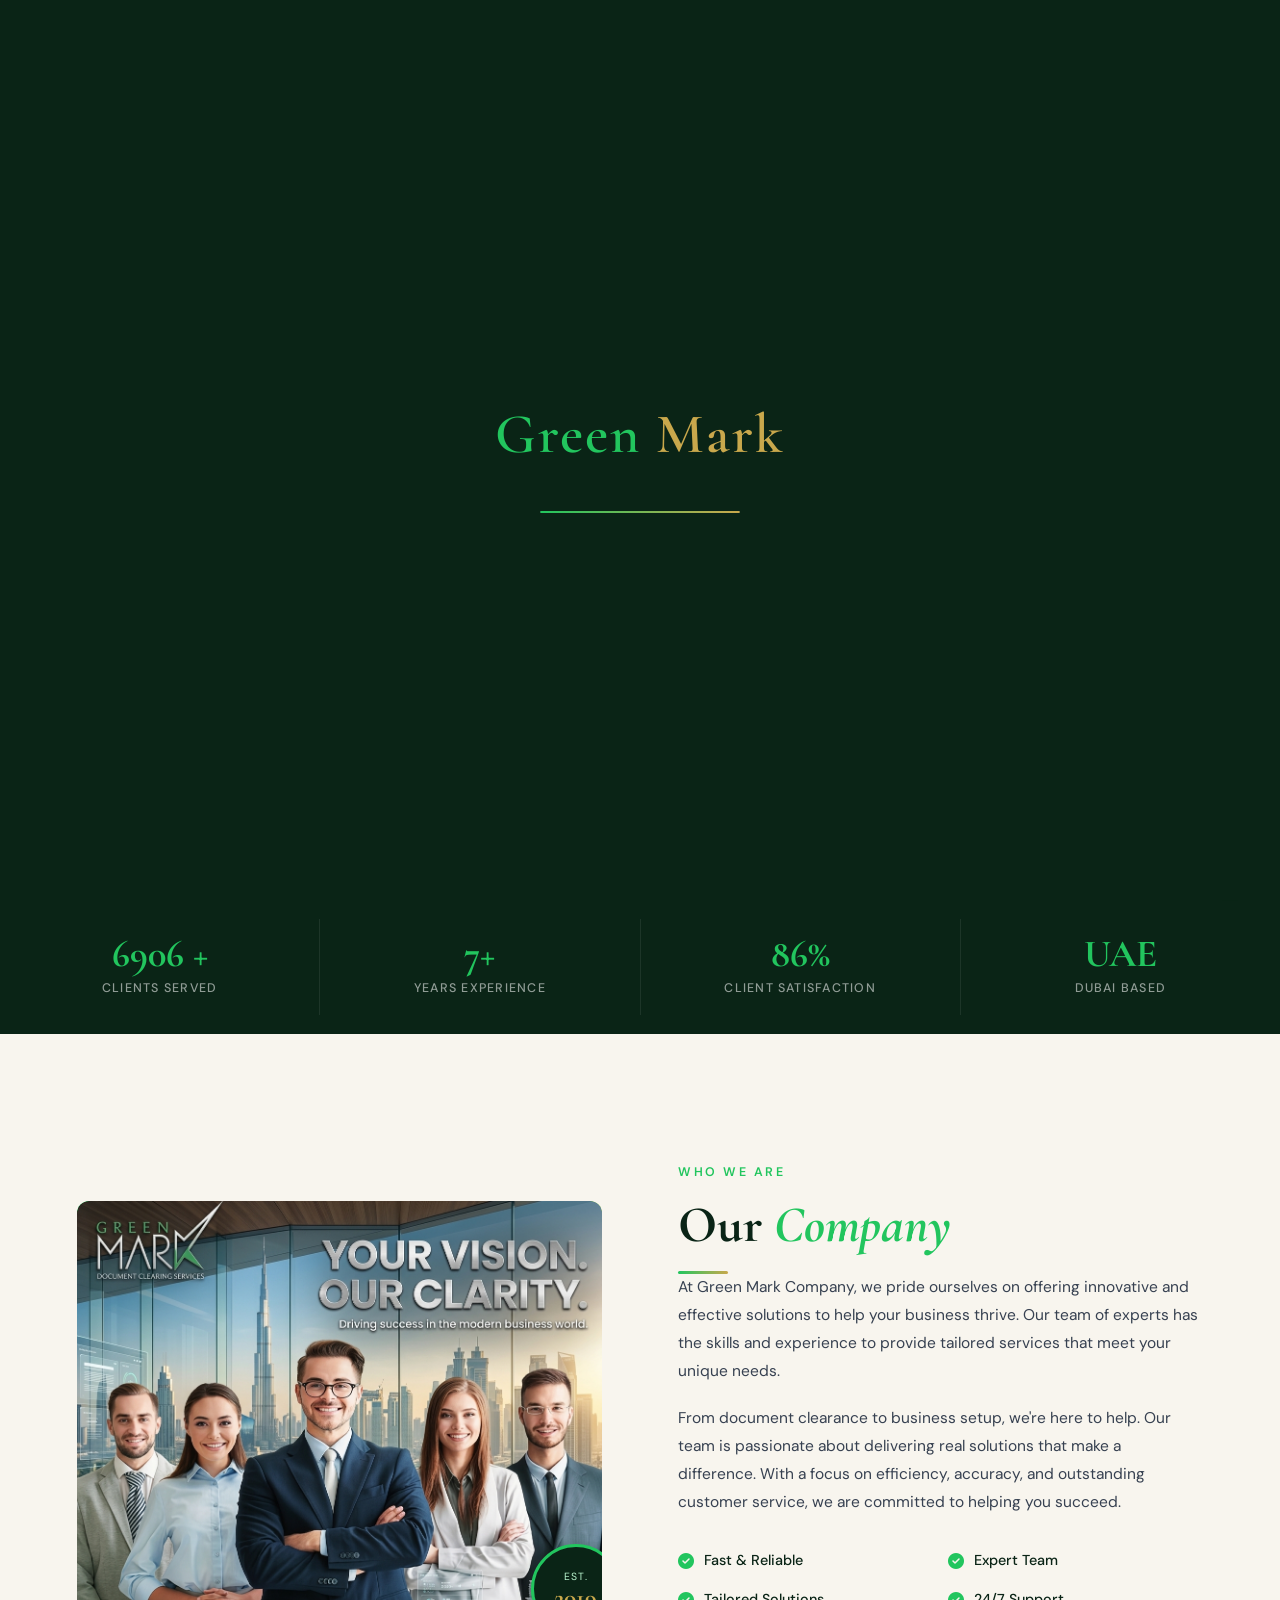
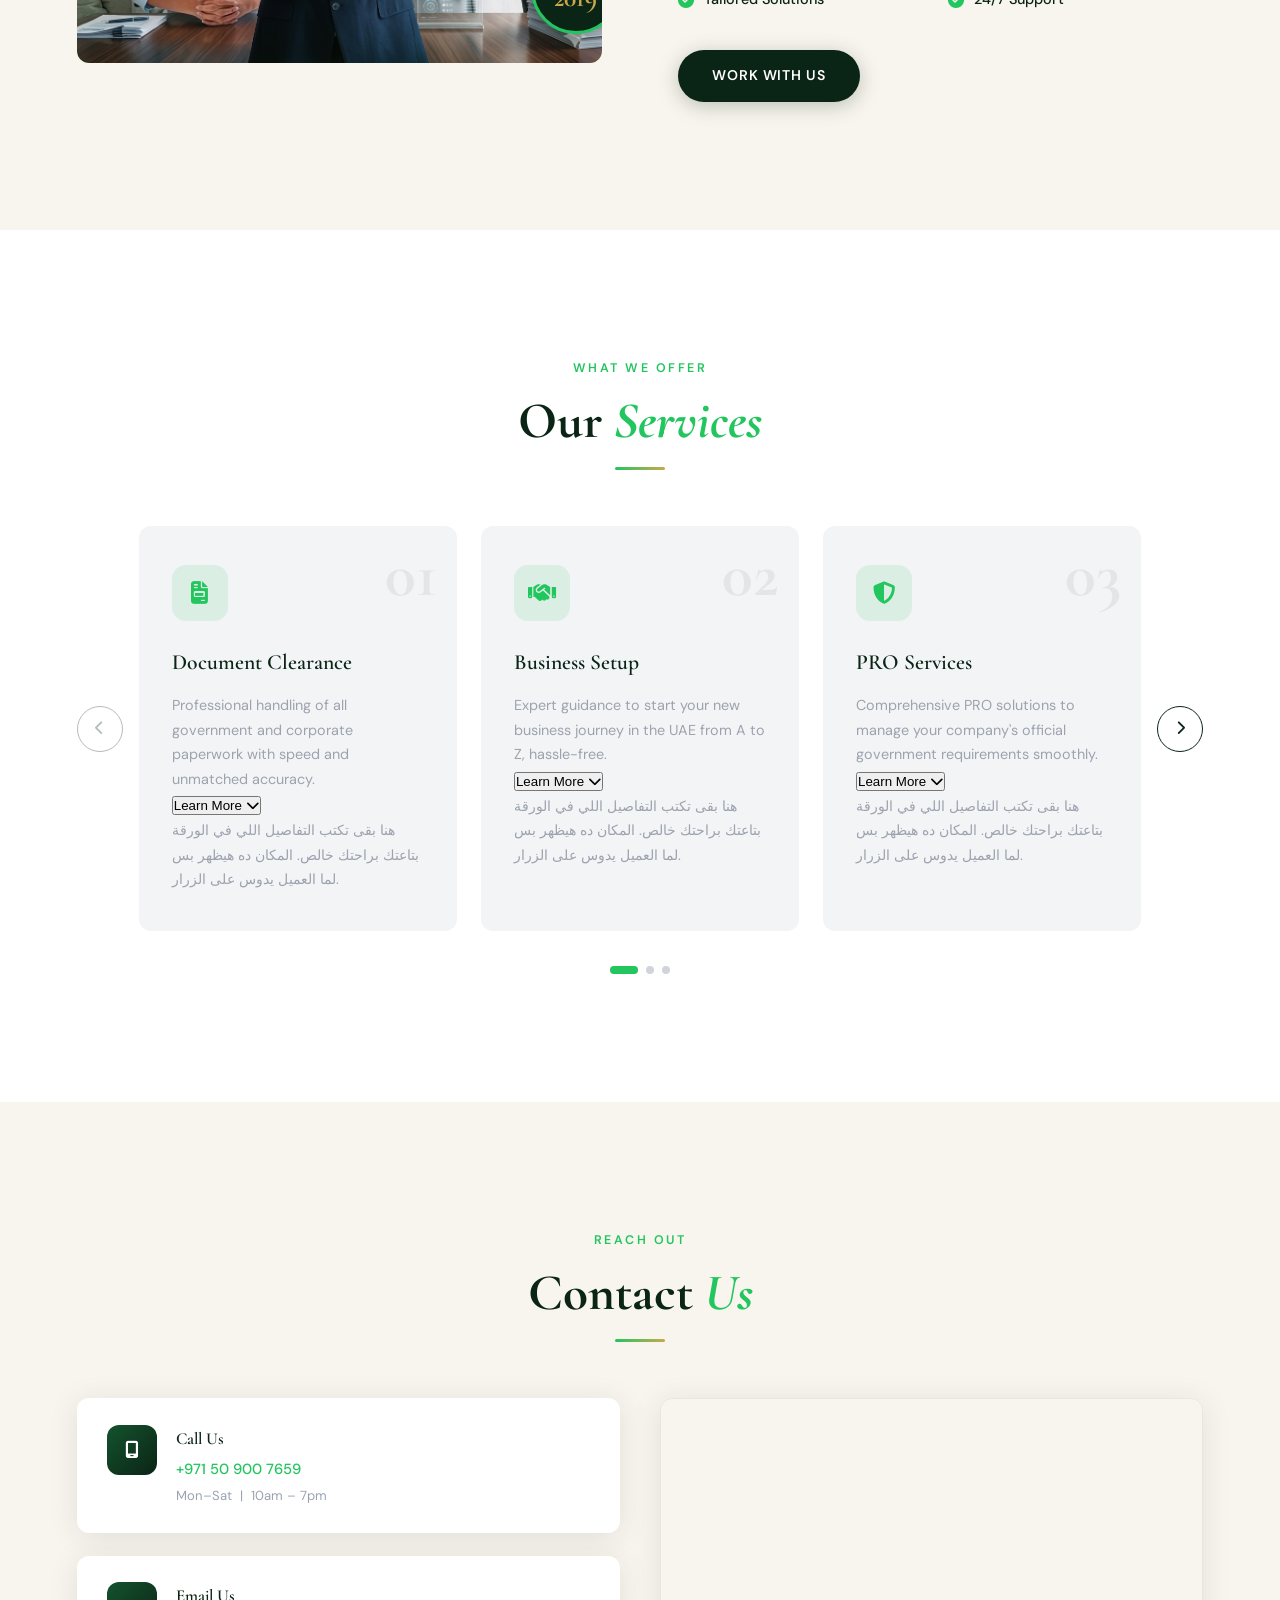
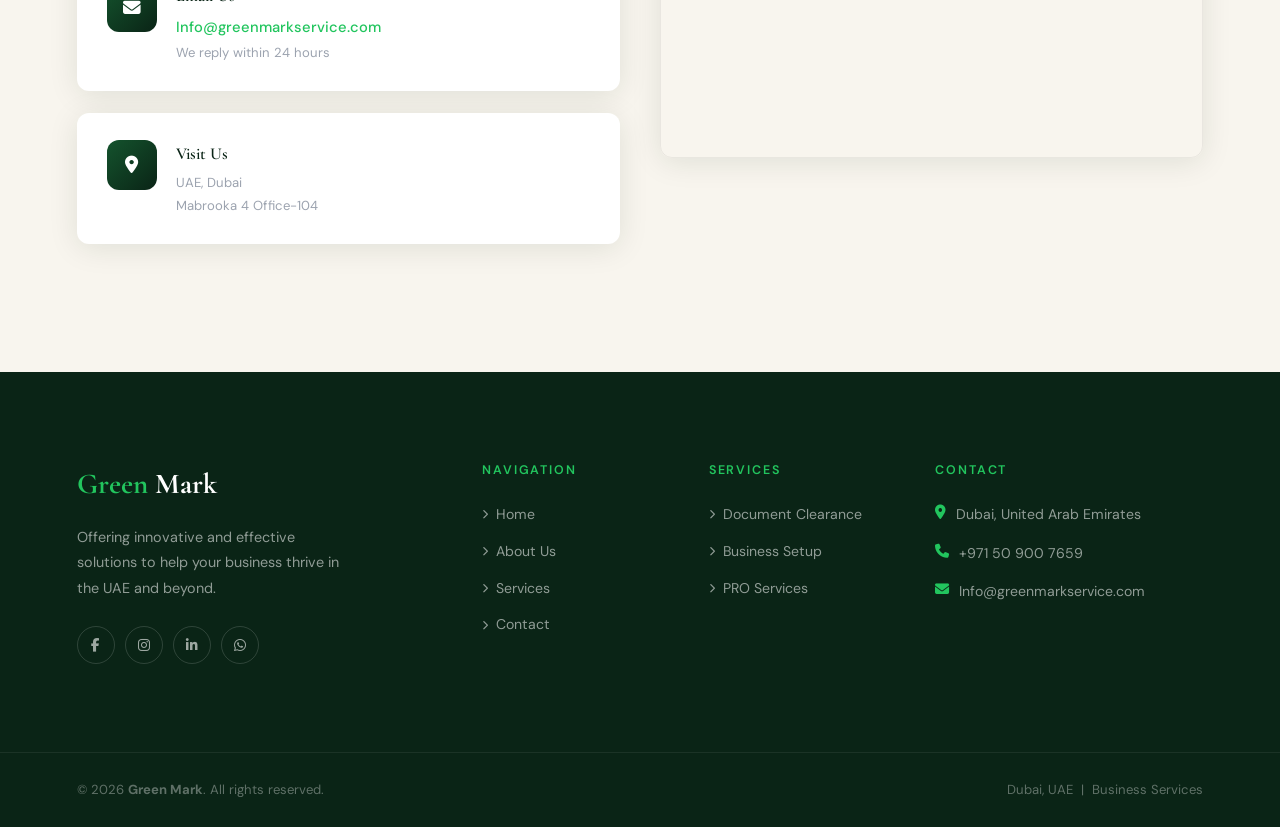
==== commit c6289703: "Add 'Learn More' buttons and service details sections" ====
--- a/index.html
+++ b/index.html
@@ -188,6 +188,11 @@
                     <div class="card-icon"><i class="fa-solid fa-file-invoice"></i></div>
                     <h3>Document Clearance</h3>
                     <p>Professional handling of all government and corporate paperwork with speed and unmatched accuracy.</p>
+                    <button class="learn-more-btn">Learn More <i class="fa-solid fa-chevron-down"></i></button>
+    
+    <div class="service-details">
+        <p>هنا بقى تكتب التفاصيل اللي في الورقة بتاعتك براحتك خالص. المكان ده هيظهر بس لما العميل يدوس على الزرار.</p>
+    </div>
                     <div class="card-hover-line"></div>
                 </div>
                 <div class="service-card">
@@ -195,6 +200,11 @@
                     <div class="card-icon"><i class="fa-solid fa-handshake"></i></div>
                     <h3>Business Setup</h3>
                     <p>Expert guidance to start your new business journey in the UAE from A to Z, hassle-free.</p>
+                    <button class="learn-more-btn">Learn More <i class="fa-solid fa-chevron-down"></i></button>
+    
+    <div class="service-details">
+        <p>هنا بقى تكتب التفاصيل اللي في الورقة بتاعتك براحتك خالص. المكان ده هيظهر بس لما العميل يدوس على الزرار.</p>
+    </div>
                     <div class="card-hover-line"></div>
                 </div>
                 <div class="service-card">
@@ -202,6 +212,11 @@
                     <div class="card-icon"><i class="fa-solid fa-shield-halved"></i></div>
                     <h3>PRO Services</h3>
                     <p>Comprehensive PRO solutions to manage your company's official government requirements smoothly.</p>
+                    <button class="learn-more-btn">Learn More <i class="fa-solid fa-chevron-down"></i></button>
+    
+    <div class="service-details">
+        <p>هنا بقى تكتب التفاصيل اللي في الورقة بتاعتك براحتك خالص. المكان ده هيظهر بس لما العميل يدوس على الزرار.</p>
+    </div>
                     <div class="card-hover-line"></div>
                 </div>
                 <div class="service-card">
@@ -209,6 +224,11 @@
                     <div class="card-icon"><i class="fa-solid fa-shield-halved"></i></div>
                     <h3>PRO Services 2</h3>
                     <p>Comprehensive PRO solutions to manage your company's official government requirements smoothly.</p>
+                    <button class="learn-more-btn">Learn More <i class="fa-solid fa-chevron-down"></i></button>
+    
+    <div class="service-details">
+        <p>هنا بقى تكتب التفاصيل اللي في الورقة بتاعتك براحتك خالص. المكان ده هيظهر بس لما العميل يدوس على الزرار.</p>
+    </div>
                     <div class="card-hover-line"></div>
                 </div>
                 <div class="service-card">
@@ -216,6 +236,11 @@
                     <div class="card-icon"><i class="fa-solid fa-shield-halved"></i></div>
                     <h3>PRO Services 3</h3>
                     <p>Comprehensive PRO solutions to manage your company's official government requirements smoothly.</p>
+                    <button class="learn-more-btn">Learn More <i class="fa-solid fa-chevron-down"></i></button>
+    
+    <div class="service-details">
+        <p>هنا بقى تكتب التفاصيل اللي في الورقة بتاعتك براحتك خالص. المكان ده هيظهر بس لما العميل يدوس على الزرار.</p>
+    </div>
                     <div class="card-hover-line"></div>
                 </div>
             </div>
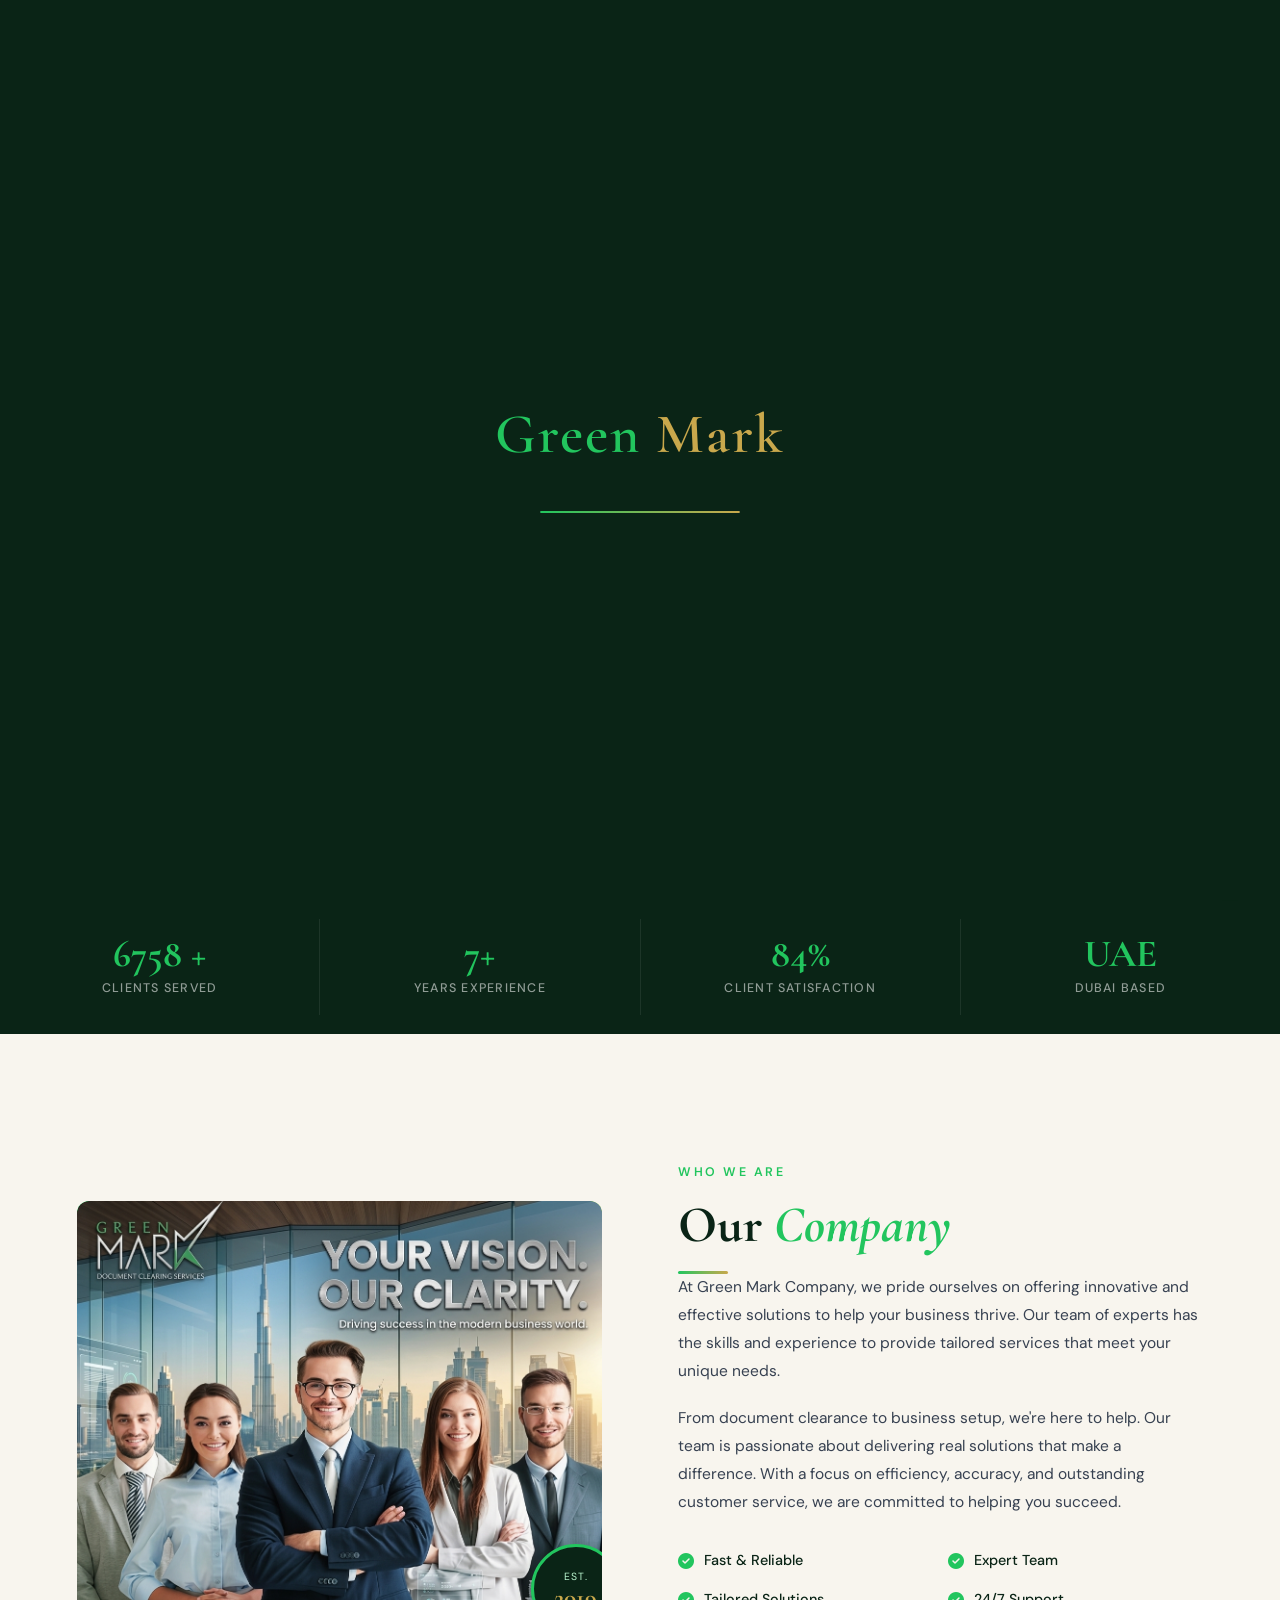
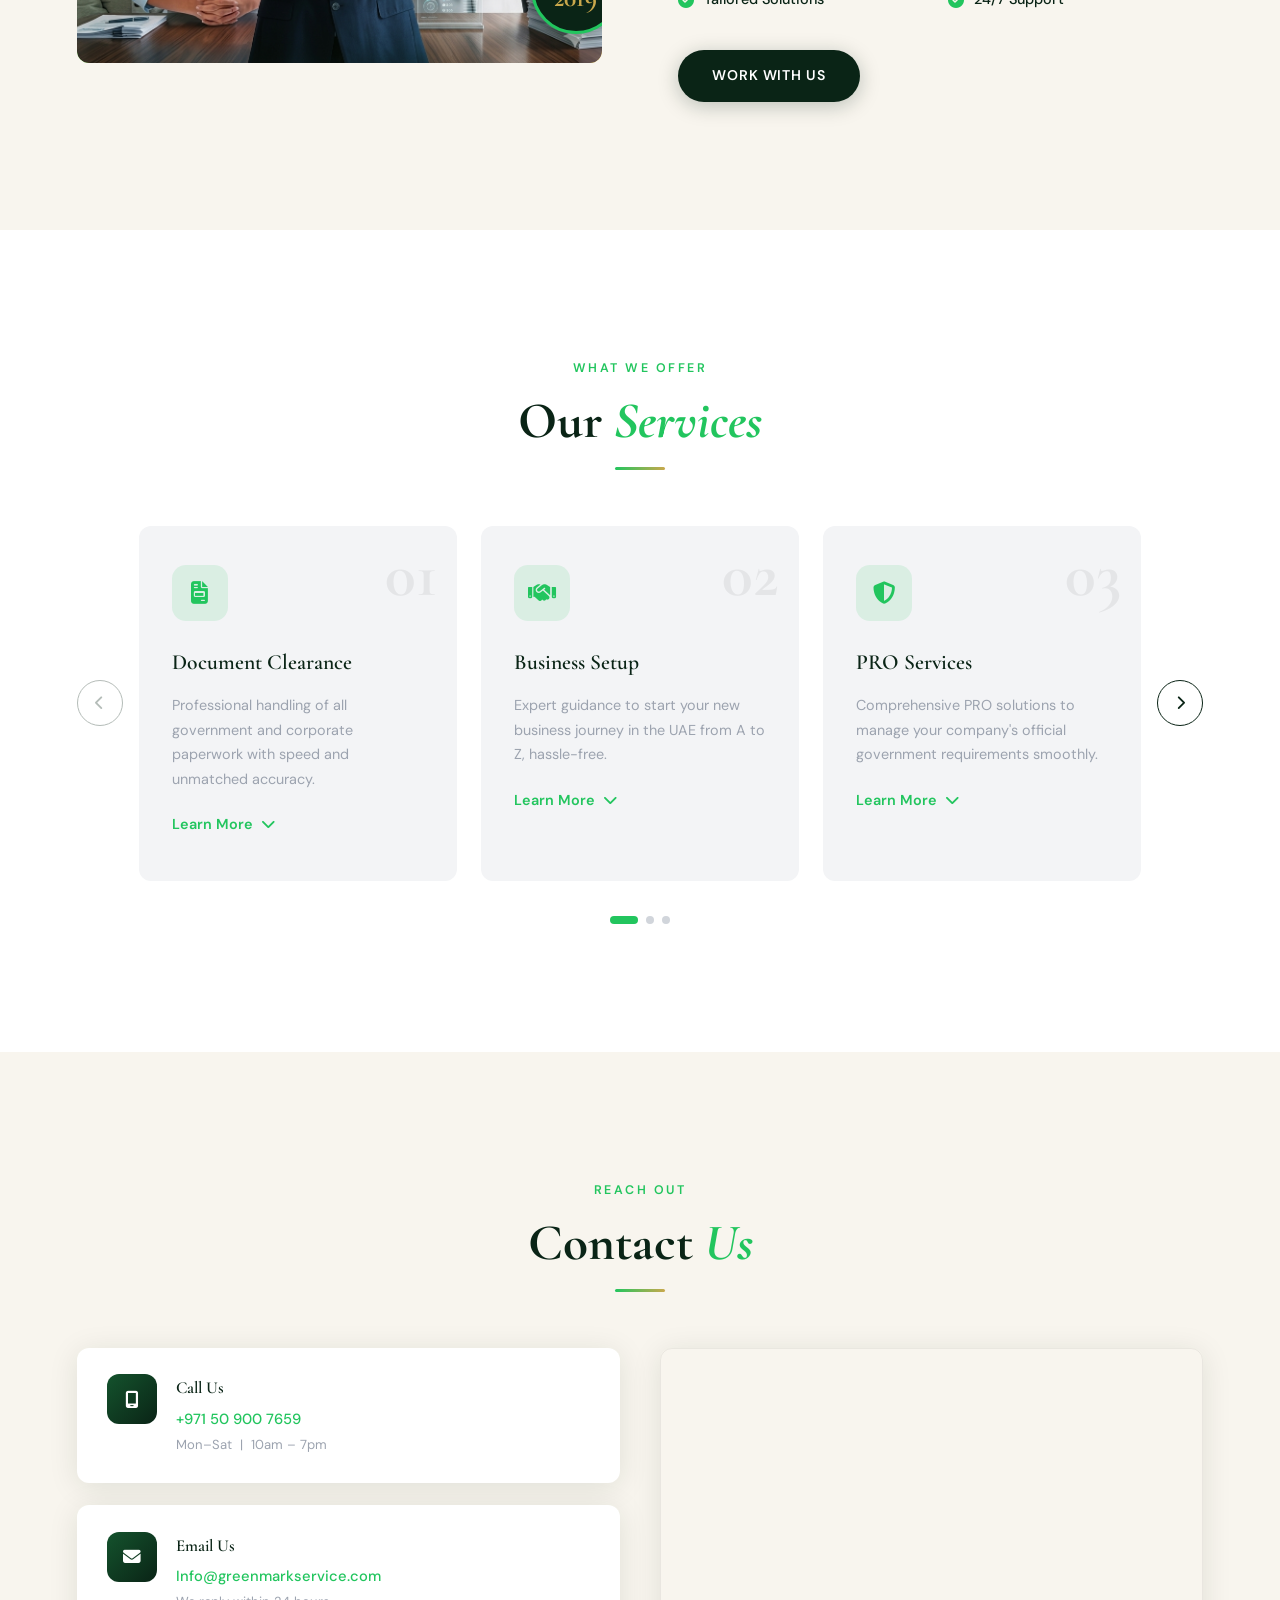
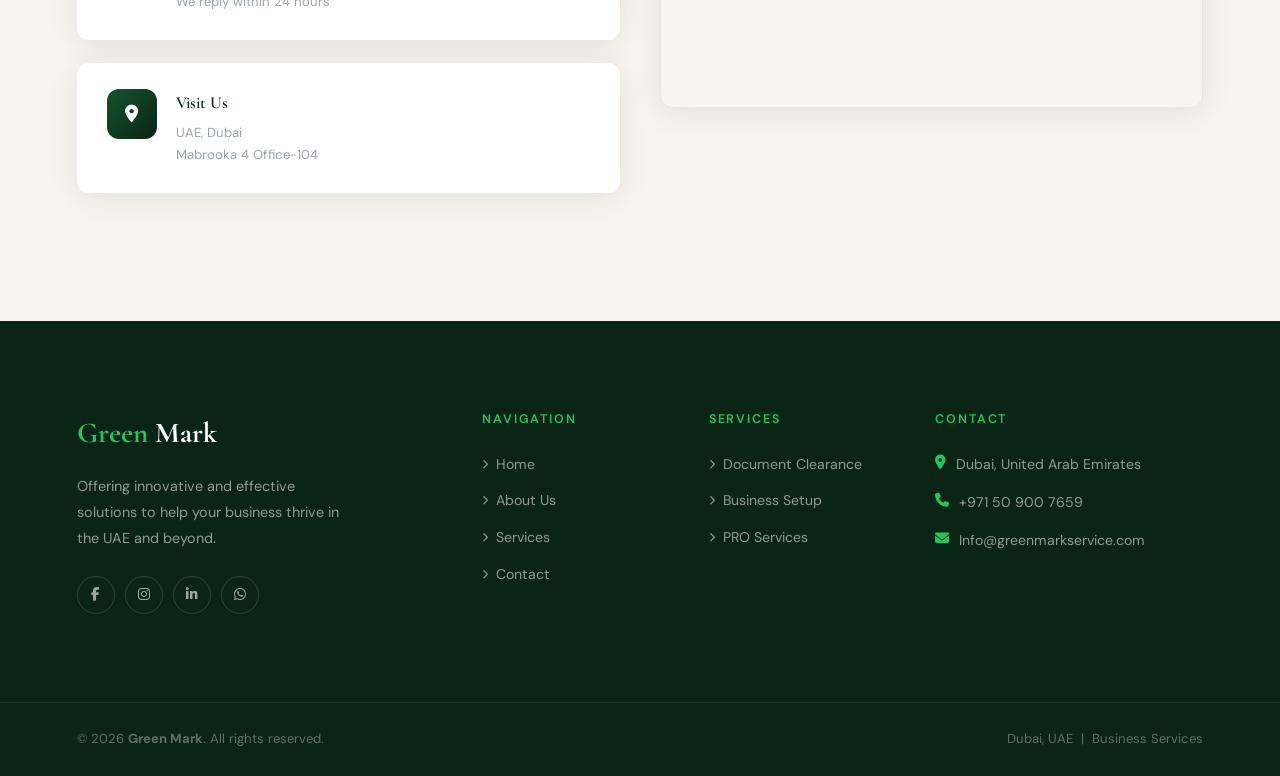
==== commit cfa4dd34: "Revise service details in index.html Updated service details for multiple service cards to include n" ====
--- a/index.html
+++ b/index.html
@@ -183,7 +183,7 @@
 
           <div class="services-track-outer">
             <div class="services-container" id="servicesTrack">
-                <div class="service-card">
+                <div class="service-card" data-service-id="document-clearance">
                     <div class="card-number">01</div>
                     <div class="card-icon"><i class="fa-solid fa-file-invoice"></i></div>
                     <h3>Document Clearance</h3>
@@ -191,11 +191,16 @@
                     <button class="learn-more-btn">Learn More <i class="fa-solid fa-chevron-down"></i></button>
     
     <div class="service-details">
-        <p>هنا بقى تكتب التفاصيل اللي في الورقة بتاعتك براحتك خالص. المكان ده هيظهر بس لما العميل يدوس على الزرار.</p>
-    </div>
-                    <div class="card-hover-line"></div>
-                </div>
-                <div class="service-card">
+        <p>✦A<br>
+          ✦B<br>
+          ✦C<br>
+          ✦D<br>
+          ✦E
+        </p>
+    </div>
+                    <div class="card-hover-line"></div>
+                </div>
+                <div class="service-card" data-service-id="business-setup">
                     <div class="card-number">02</div>
                     <div class="card-icon"><i class="fa-solid fa-handshake"></i></div>
                     <h3>Business Setup</h3>
@@ -203,11 +208,16 @@
                     <button class="learn-more-btn">Learn More <i class="fa-solid fa-chevron-down"></i></button>
     
     <div class="service-details">
-        <p>هنا بقى تكتب التفاصيل اللي في الورقة بتاعتك براحتك خالص. المكان ده هيظهر بس لما العميل يدوس على الزرار.</p>
-    </div>
-                    <div class="card-hover-line"></div>
-                </div>
-                <div class="service-card">
+          <p>✦A<br>
+          ✦B<br>
+          ✦C<br>
+          ✦D<br>
+          ✦E
+        </p>
+    </div>
+                    <div class="card-hover-line"></div>
+                </div>
+                <div class="service-card" data-service-id="pro-services">
                     <div class="card-number">03</div>
                     <div class="card-icon"><i class="fa-solid fa-shield-halved"></i></div>
                     <h3>PRO Services</h3>
@@ -215,11 +225,16 @@
                     <button class="learn-more-btn">Learn More <i class="fa-solid fa-chevron-down"></i></button>
     
     <div class="service-details">
-        <p>هنا بقى تكتب التفاصيل اللي في الورقة بتاعتك براحتك خالص. المكان ده هيظهر بس لما العميل يدوس على الزرار.</p>
-    </div>
-                    <div class="card-hover-line"></div>
-                </div>
-                <div class="service-card">
+        <p>✦A<br>
+          ✦B<br>
+          ✦C<br>
+          ✦D<br>
+          ✦E
+        </p>
+    </div>
+                    <div class="card-hover-line"></div>
+                </div>
+                <div class="service-card" data-service-id="pro-services-2">
                     <div class="card-number">03</div>
                     <div class="card-icon"><i class="fa-solid fa-shield-halved"></i></div>
                     <h3>PRO Services 2</h3>
@@ -227,11 +242,16 @@
                     <button class="learn-more-btn">Learn More <i class="fa-solid fa-chevron-down"></i></button>
     
     <div class="service-details">
-        <p>هنا بقى تكتب التفاصيل اللي في الورقة بتاعتك براحتك خالص. المكان ده هيظهر بس لما العميل يدوس على الزرار.</p>
-    </div>
-                    <div class="card-hover-line"></div>
-                </div>
-                <div class="service-card">
+        <p>✦A<br>
+          ✦B<br>
+          ✦C<br>
+          ✦D<br>
+          ✦E
+        </p>
+    </div>
+                    <div class="card-hover-line"></div>
+                </div>
+                <div class="service-card" data-service-id="pro-services-3">
                     <div class="card-number">03</div>
                     <div class="card-icon"><i class="fa-solid fa-shield-halved"></i></div>
                     <h3>PRO Services 3</h3>
@@ -239,7 +259,12 @@
                     <button class="learn-more-btn">Learn More <i class="fa-solid fa-chevron-down"></i></button>
     
     <div class="service-details">
-        <p>هنا بقى تكتب التفاصيل اللي في الورقة بتاعتك براحتك خالص. المكان ده هيظهر بس لما العميل يدوس على الزرار.</p>
+        <p>✦A<br>
+          ✦B<br>
+          ✦C<br>
+          ✦D<br>
+          ✦E
+        </p>
     </div>
                     <div class="card-hover-line"></div>
                 </div>
--- a/style.css
+++ b/style.css
@@ -1121,3 +1121,71 @@
   .about-features { grid-template-columns: 1fr; }
   .scroll-hint { display: none; }
 }
+
+
+
+
+/* ---------------------------------------------------
+   Service Details Expand (Learn More) - FIXED
+--------------------------------------------------- */
+
+/* تظبيط الزرار عشان يبقى تحت دايماً وفوق أي طبقة تانية */
+.learn-more-btn {
+  background: none;
+  border: none;
+  color: var(--green-accent);
+  font-weight: 600;
+  font-size: 0.9rem;
+  cursor: pointer;
+  margin-top: auto; 
+  padding-top: 1.5rem;
+  padding-bottom: 0.5rem; /* مساحة صغيرة من تحت */
+  display: inline-flex;
+  align-items: center;
+  gap: 8px;
+  font-family: inherit;
+  transition: color var(--transition);
+  outline: none;
+  
+  /* التعديل السحري هنا 👇 */
+  position: relative; 
+  z-index: 99 !important; /* عشان نطلعه فوق خط الهوفر وأي طبقة تانية */
+  pointer-events: auto; /* عشان نجبره يقبل الضغط */
+}
+
+.service-card:hover .learn-more-btn {
+  color: var(--gold);
+}
+
+/* لفة السهم لما يفتح */
+.learn-more-btn i {
+  transition: transform 0.3s ease;
+}
+.service-card.show-details .learn-more-btn i {
+  transform: rotate(180deg);
+}
+
+/* إخفاء مكان التفاصيل في الوضع الطبيعي */
+.service-details {
+  position: relative;
+  z-index: 98; /* عشان التفاصيل برضه تبقى فوق الكارت وتتقري بوضوح */
+  max-height: 0;
+  overflow: hidden;
+  opacity: 0;
+  transition: max-height 0.5s ease, opacity 0.5s ease, margin-top 0.3s ease;
+}
+
+/* شكل التفاصيل */
+.service-details p {
+  font-size: 0.85rem;
+  color: var(--gray-mid);
+  margin-bottom: 0;
+  padding-bottom: 1rem; /* مساحة عشان الكلام ميبقاش لازق في آخر الكارت */
+}
+
+/* إظهار التفاصيل لما الزرار يتضغط */
+.service-card.show-details .service-details {
+  max-height: 300px;
+  opacity: 1;
+  margin-top: 1rem;
+}
